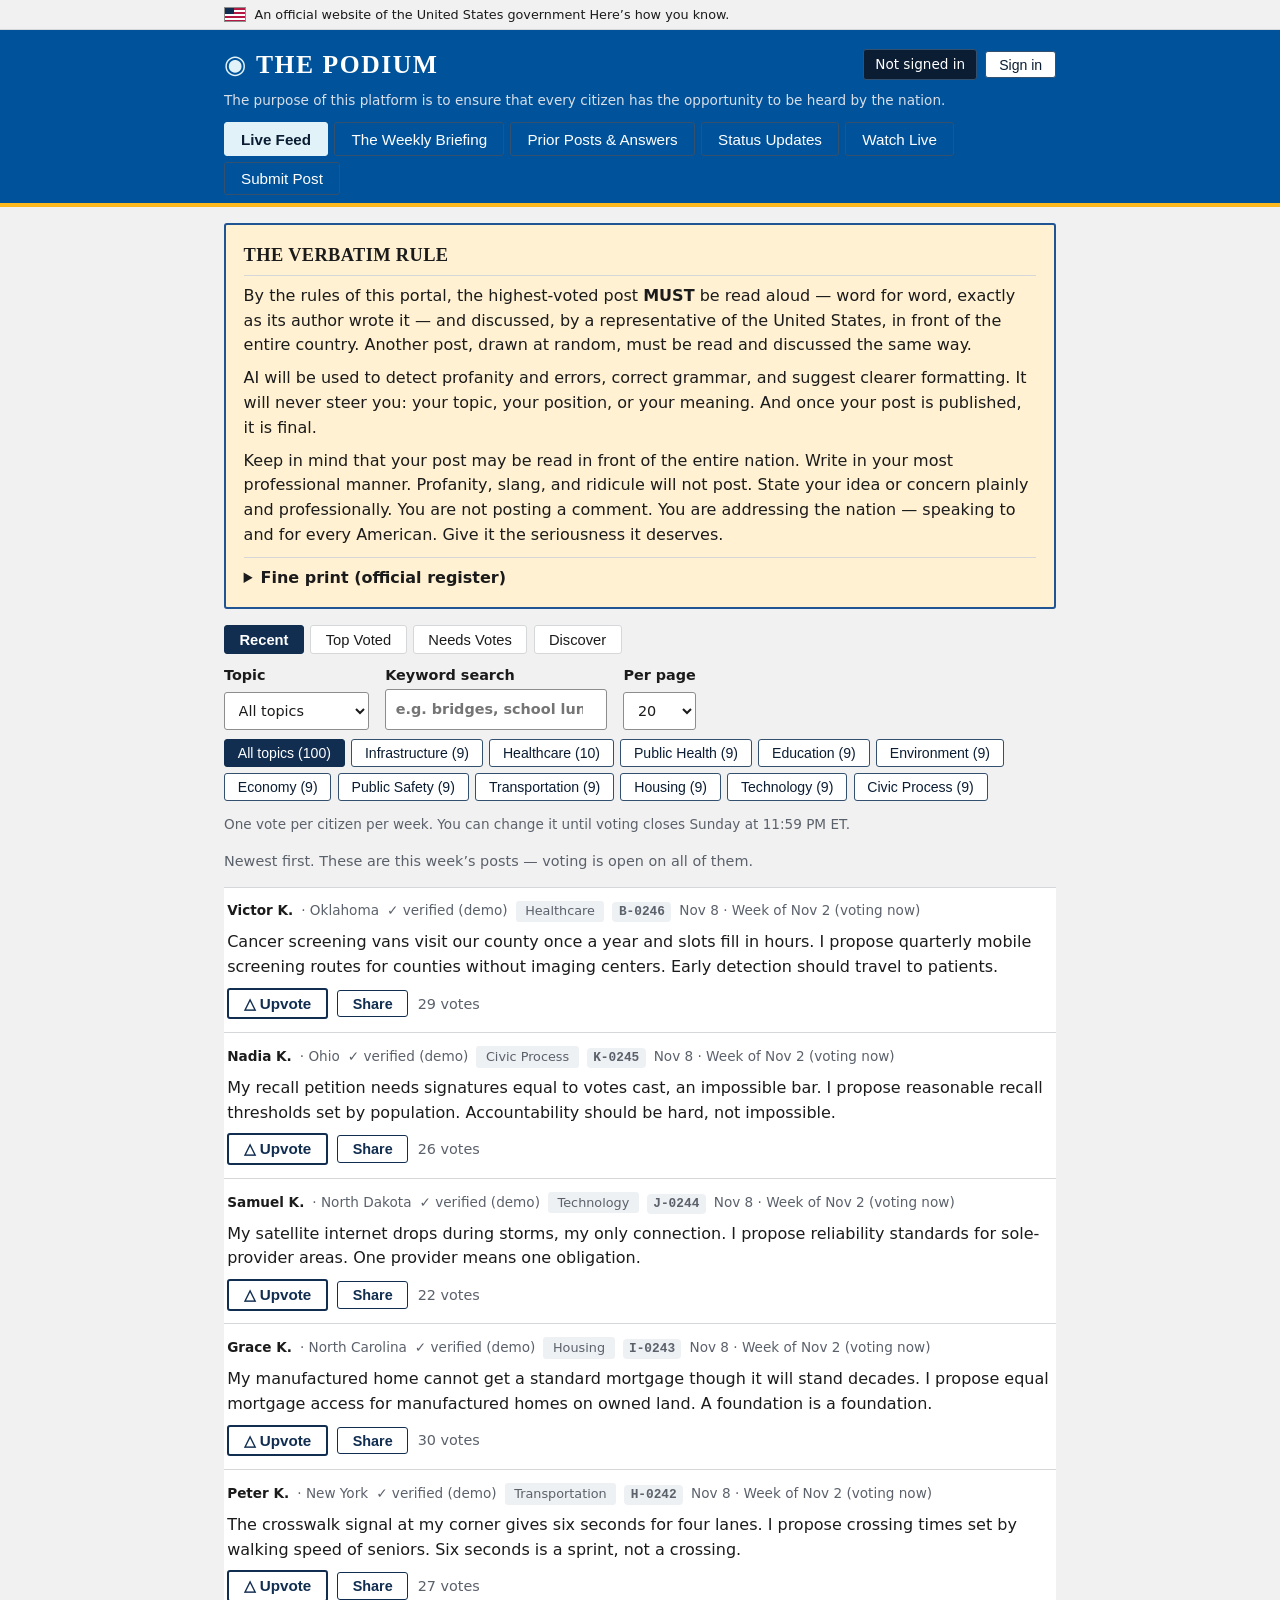
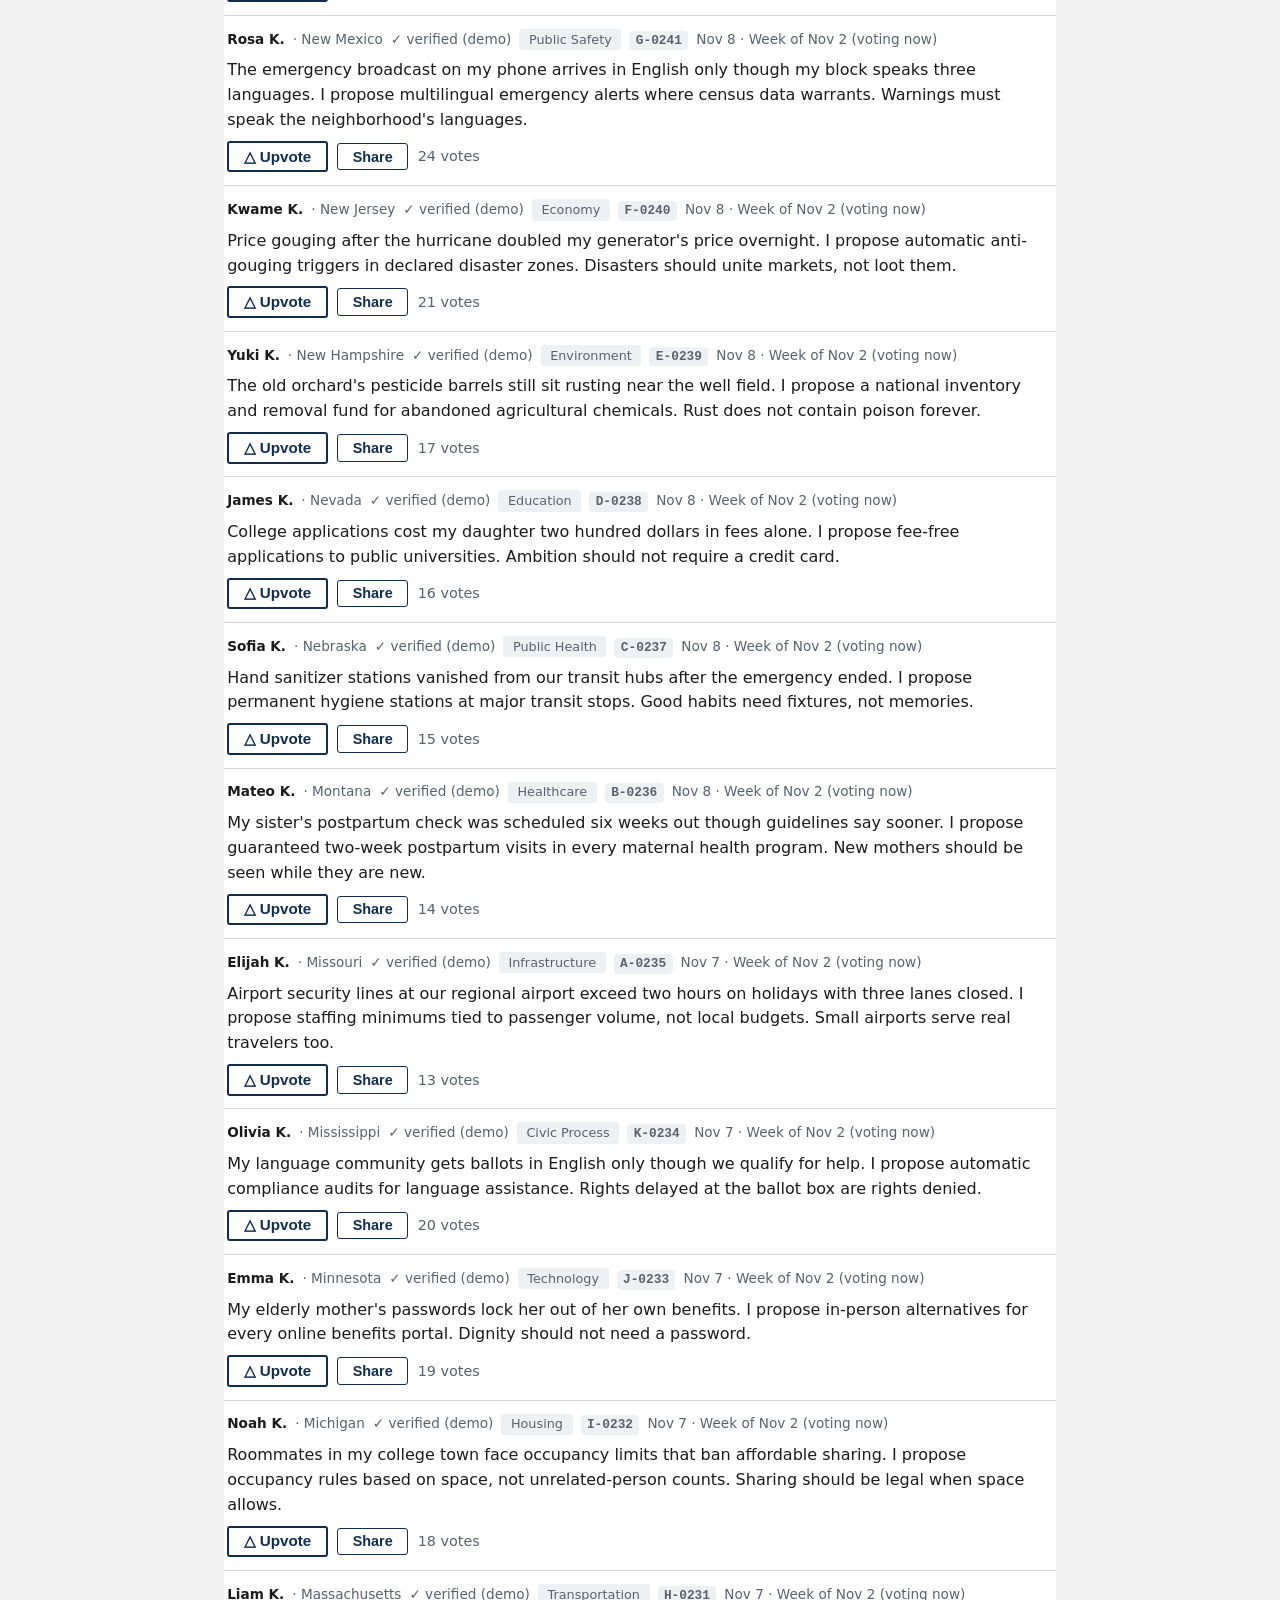
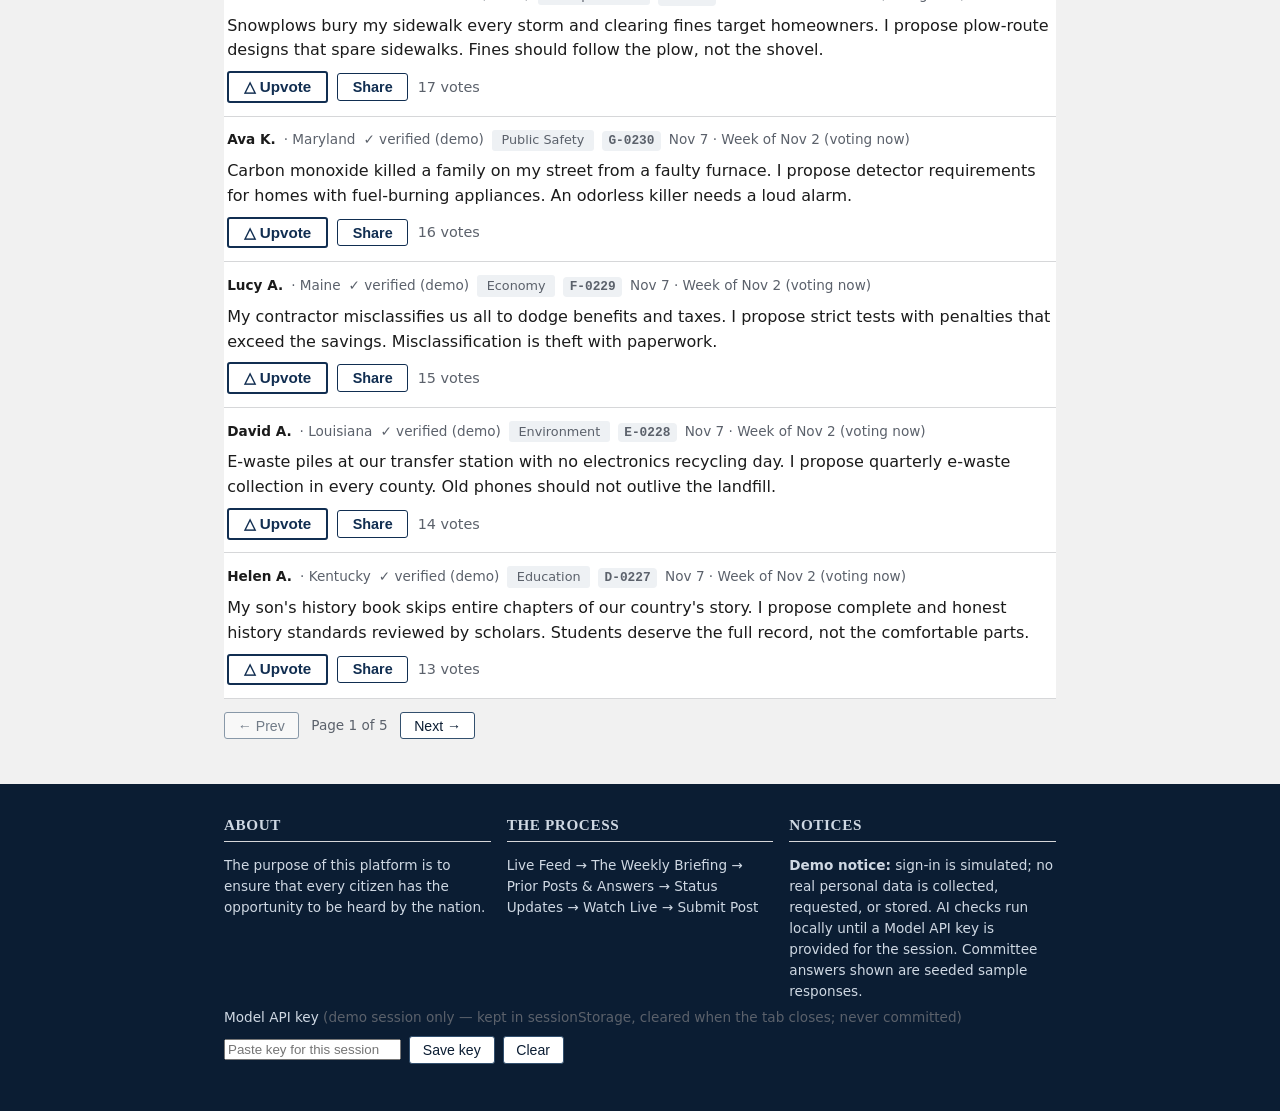
==== index.html @ 4c799af4 "The Podium - single-user prototype" ====
<!DOCTYPE html>
<html lang="en">
<head>
<meta charset="utf-8">
<meta name="viewport" content="width=device-width, initial-scale=1">
<title>The Podium — A Civic Portal</title>
<meta name="description" content="Verified citizens post ideas and concerns. The community votes. Each week the top-voted post plus one randomly drawn post are read aloud verbatim and addressed in a public briefing.">
<link rel="stylesheet" href="css/style.css">
</head>
<body>
<a class="skip-link" href="#main">Skip to main content</a>

<div class="gov-banner"><div class="wrap"><span class="flag-mark" aria-hidden="true"></span><span>An official website of the United States government <span class="how-you-know">Here&rsquo;s how you know.</span></span></div></div>

<header class="site-header">
  <div class="wrap header-row">
    <div class="brand">
      <span class="brand-mark" aria-hidden="true">&#9673;</span>
      <div>
        <h1 class="brand-title">THE PODIUM</h1>
      </div>
    </div>
    <div class="citizen-box">
      <span class="citizen-chip" id="citizenChip">Not signed in</span>
      <button type="button" class="btn btn-small" id="switchCitizenBtn">Sign in</button>
      <label id="citizenStateWrap" hidden>State (demo)
        <select id="citizenStateSel" aria-label="Your state (demo)" title="Demo only: your stated state, not a verified record"></select>
      </label>
    </div>
  </div>
  <p class="wrap brand-sub">The purpose of this platform is to ensure that every citizen has the opportunity to be heard by the nation.</p>
  <nav class="wrap main-nav" aria-label="Primary">
    <button type="button" class="tab is-active" data-view="feed" aria-current="page">Live Feed</button>
    <button type="button" class="tab" data-view="briefing">The Weekly Briefing</button>
    <button type="button" class="tab" data-view="prior">Prior Posts &amp; Answers</button>
    <button type="button" class="tab" data-view="status">Status Updates</button>
    <button type="button" class="tab" data-view="watch">Watch Live <span class="tab-live" id="watchTabLive" hidden>LIVE</span></button>
    <button type="button" class="tab" data-view="post">Submit Post</button>
  </nav>
</header>

<main id="main" class="wrap">

  <!-- THE VERBATIM RULE: shown at top of home page and above the composer -->
  <section class="rule-card" id="ruleCard" aria-labelledby="ruleHeading">
    <h2 id="ruleHeading">The Verbatim Rule</h2>
    <p>By the rules of this portal, the highest-voted post <strong>MUST</strong> be read aloud &mdash; word for word, exactly as its author wrote it &mdash; and discussed, by a representative of the United States, in front of the entire country. Another post, drawn at random, must be read and discussed the same way.</p>
    <p>AI will be used to detect profanity and errors, correct grammar, and suggest clearer formatting. It will never steer you: your topic, your position, or your meaning. And once your post is published, it is final.</p>
    <p>Keep in mind that your post may be read in front of the entire nation. Write in your most professional manner. Profanity, slang, and ridicule will not post. State your idea or concern plainly and professionally. You are not posting a comment. You are addressing the nation &mdash; speaking to and for every American. Give it the seriousness it deserves.</p>
    <details class="fine-print">
      <summary>Fine print (official register)</summary>
      <p class="fine-print-lede">All submissions are subject to automated pre-publication review. Submissions containing profanity, slurs, or personal attacks shall not be published. Submissions containing slang or errors materially affecting comprehensibility shall be held pending correction by the submitting party, with suggested revisions provided for consideration; no submission shall be altered by the System without the submitting party&rsquo;s express action. Weekly selections shall consist of (i) the submission receiving the highest number of votes during the applicable period and (ii) one (1) submission selected by random drawing from among all eligible published submissions. Selected submissions shall be read aloud in their entirety, verbatim, and discussed in the weekly briefing. A published submission is final and shall not be edited or redacted.</p>
      <h3 class="statements-heading">Statements of policy, principles, and fundamentals</h3>
      <p>The purpose of this platform is to ensure that every citizen has the opportunity to be heard by the nation. Citizens will address the nation and speak on its behalf.</p>
      <ul>
        <li>The highest-voted post and one randomly drawn post are read aloud word-for-word, in full, by a U.S. representative and discussed in the weekly briefing. No editor stands between author and nation. Nothing is edited after posting.</li>
        <li>AI detects problems and suggests wording before publication only. It never steers a post's topic, position, or meaning, and never changes, substitutes, or declines a post on its own.</li>
        <li>Profanity, slurs, and personal attacks are hard-blocked and never publish. Slang, misspellings, grammar, and unclear text are held with suggested rewording; the author accepts or retypes, and AI never silently changes text. Held drafts are not published, do not enter the draw, and do not use the citizen's one-post slot.</li>
        <li>Once published, a post is final. It cannot be deleted, withdrawn, archived, or hidden.</li>
        <li>Voting is upvote-only. One vote per citizen per weekly cycle, switchable until voting closes Sunday at 11:59 PM ET.</li>
        <li>One post per citizen per weekly cycle.</li>
        <li>Posts are capped at 630 words.</li>
        <li>The random draw is rig-proof: the eligible pool is frozen in a fixed published order at the cutoff, and the position is the NIST Randomness Beacon value mod pool size, plus one. The draw is internal only, with no button, replay, or re-roll.</li>
        <li>The committee prepares answers only. It never alters, substitutes, delays, or declines a selection. It reviews selections a week ahead and routes each answer to the correct branch and level.</li>
        <li>The committee does not fund. It asks for funds and allocates funds.</li>
        <li>Committee answers start as AI drafts, reviewed, edited, and approved by a real committee member who is the answerer of record. AI never delivers a final answer alone and never touches a citizen post. The public sees only approved answers.</li>
        <li>An exact-duplicate post in the same cycle does not create a new post; the citizen is offered an upvote on the existing post, with no post-anyway exit. The draw pool excludes the winner and any post exactly matching the winner. Similar-but-distinct posts are advisory only.</li>
        <li>The Live Feed shows the current cycle only. Past-cycle posts that were never selected are deleted; selected posts are kept as the briefing record.</li>
        <li>Posting and voting run Monday 12:00 AM to Sunday 11:59 PM ET. The pool freezes at the Sunday cutoff, the draw is Monday at 12:00 PM ET, the committee has the week plus a Monday-Tuesday buffer, and the briefing airs Wednesdays at 1:00 PM ET as the fixed opening segment.</li>
        <li>This Week shows only the most recently aired briefing. Next Week shows the next briefing's selections. A briefing's replay publishes when that briefing airs. Prior Posts &amp; Answers and Status Updates list aired selections only.</li>
        <li>Participation is for verified citizens. The demo uses simulated verification only and never collects or stores real identification.</li>
      </ul>
    </details>
  </section>

  <!-- ============ FEED ============ -->
  <section id="view-feed" class="view" aria-label="Feed of citizen posts">
    <h2 class="sr-only">Live Feed</h2>
    <div class="feed-controls">
      <div class="subtabs" role="tablist" aria-label="Feed order">
        <button type="button" class="subtab is-active" data-feed="recent" role="tab" aria-selected="true">Recent</button>
        <button type="button" class="subtab" data-feed="top" role="tab" aria-selected="false">Top Voted</button>
        <button type="button" class="subtab" data-feed="needs" role="tab" aria-selected="false">Needs Votes</button>
        <button type="button" class="subtab" data-feed="discover" role="tab" aria-selected="false">Discover</button>
      </div>
      <div class="feed-filters">
        <label class="filter-label" id="topicFilterWrap">Topic
          <select id="topicFilter"></select>
        </label>
        <label class="filter-label" id="searchWrap">Keyword search
          <input type="search" id="searchInput" placeholder="e.g. bridges, school lunches" autocomplete="off">
        </label>
        <label class="filter-label" id="pageSizeWrap">Per page
          <select id="pageSizeSel">
            <option value="10">10</option>
            <option value="20" selected>20</option>
            <option value="50">50</option>
          </select>
        </label>
      </div>
      <div class="topic-list" id="topicList" aria-label="Filter by topic"></div>
      <p class="hint" id="voteRule">One vote per citizen per week. You can change it until voting closes Sunday at 11:59 PM ET.</p>
    </div>
    <p class="feed-note" id="feedNote"></p>
    <ol class="post-list" id="postList"></ol>
    <div class="pager" id="feedPager" hidden>
      <button type="button" class="btn btn-small" id="prevPage">&#8592; Prev</button>
      <span class="hint" id="pageInfo" aria-live="polite">Page 1 of 1</span>
      <button type="button" class="btn btn-small" id="nextPage">Next &#8594;</button>
    </div>
  </section>

  <!-- ============ COMPOSER ============ -->
  <section id="view-post" class="view" hidden aria-label="Post composer">
    <h2 class="sr-only">Submit Post</h2>
    <div class="mini-rule" role="note" aria-label="Reminder of the rule">
      <strong>The Verbatim Rule applies.</strong> Your post may be read aloud, word for word, in front of the entire nation. Profanity, slang, and ridicule will not post. Once published, it is final.
      <a href="#ruleCard" id="readFullRule">Read the full rule</a>
    </div>
    <div id="onePostNotice" class="notice" hidden></div>
    <form id="composerForm" novalidate>
      <div class="composer-row">
        <div class="field">
          <label for="composerTopic">Topic <span class="hint">Pick a topic, or accept the single AI suggestion at review.</span></label>
          <select id="composerTopic"></select>
        </div>
        <div class="field timer-field">
          <span class="timer" id="readTimer">read-aloud time &#8776; 0:00 of 4:30</span>
          <span class="hint">read-aloud time &middot; max 630 words</span>
          <span class="ai-mode" id="aiMode">AI: local fallback</span>
        </div>
      </div>
      <div class="field">
        <label for="composerText">Your address to the nation</label>
        <textarea id="composerText" rows="8" maxlength="9000" placeholder="State your idea or concern plainly and professionally&hellip;" aria-describedby="gateMessages voicedPanel"></textarea>
      </div>
      <div id="gateMessages" aria-live="polite"></div>
      <div id="softFlags"></div>
      <div id="clarityPanel" hidden></div>
      <aside id="voicedPanel" class="voiced" hidden aria-live="polite"></aside>
      <div class="composer-actions">
        <button type="button" class="btn btn-secondary" id="previewBtn">Hear it as the nation will</button>
        <button type="button" class="btn btn-secondary" id="hearDraftBtn">Hear this draft</button>
        <button type="submit" class="btn btn-primary" id="publishBtn">Publish (final)</button>
      </div>
      <p class="hint">Publishing is final: posts cannot be edited or redacted. The AI checks wording only &mdash; never your topic, position, or meaning.</p>
    </form>
  </section>

  <!-- ============ BRIEFING ============ -->
  <section id="view-briefing" class="view" hidden aria-label="Weekly briefing">
    <h2 id="briefingTitle">This week&rsquo;s briefing</h2>
    <p class="lede">Two posts take the majority of the segment: the highest-voted post and one post drawn at random. Both are read aloud verbatim and answered. Follow-ups on earlier posts get only a brief live mention; the full record lives under Prior Posts &amp; Answers and Status Updates.</p>
    <p class="lede">The locked weekly schedule (all times ET): posting and voting week Monday 00:00 &#8594; Sunday 23:59; cutoff Sunday 23:59, when the eligible pool is frozen and published; draw Monday 12:00, pre-announced; committee week Monday &#8594; Sunday to evaluate both selected posts and formulate both answers — answers ONLY, it can never alter, substitute, delay, or decline a selection; briefing Wednesday 1:00 PM. The Podium segment is the fixed opening segment of the Wednesday briefing: if no regular briefing is scheduled that Wednesday, the segment still runs standalone at the same time, same room, same cameras.</p>
    <p><button type="button" class="btn btn-small" id="gotoWatchBtn">Watch Live &#8594;</button> <span class="hint">Attend the airing of this briefing.</span></p>

    <ol class="pipeline" id="pipelineList"></ol>

    <section id="nextSection" aria-labelledby="nextHeading">
      <h3 id="nextHeading">Next Week</h3>
      <p class="hint">Selected posts in committee review. Answers are still being formulated — never presented as final. These selections are published after the Monday draw, once the draw has selected the posts: the full posts for the next briefing appear here from the draw onward, in full, with answers coming on the briefing date.</p>
      <ul id="nextList" class="next-list"></ul>
    </section>


    <section class="card" aria-labelledby="drawHeading">
      <h3 id="drawHeading">The random draw &mdash; verifiably fair</h3>
      <p>The eligible pool is frozen and published <em>first</em> (all gate-passed posts since the last draw, minus the top-voted winner). The system runs the draw at the pre-announced time: <code>position = beacon value mod pool size + 1</code>. Random selection conducted using the NIST Randomness Beacon.</p>
      <dl class="draw-facts" id="drawFacts"></dl>
      <h4>Excluded from the pool</h4>
      <ul id="excludedList" class="excluded-list"></ul>
      <p class="hint">Read-only record: pool size, beacon timestamp and value, computed position, and the drawn post. The draw is an internal system function — nothing here re-runs it.</p>
      <h4>Worked example</h4>
      <p class="worked">Pool of 12, beacon value ending &hellip;4839 &rarr; 4839 mod 12 = 3 &rarr; +1 = <strong>post #4</strong>.</p>
      <p class="hint">Committee rule: the committee prepares answers ONLY. It can never alter, substitute, delay, or decline a selected post. It has one week to formulate an answer and route the topic to the right branch or level of government.</p>
    </section>

  </section>

  <!-- ============ WATCH LIVE ============ -->
  <section id="view-watch" class="view" hidden aria-label="Watch live broadcast">
    <h2>Watch Live</h2>
    <p class="lede">Attend the weekly briefing broadcast. The Weekly Briefing tab holds the record of what was and will be discussed; this tab is the airing itself.</p>
    <div class="demo-bar" id="watchDemoBar">
      <span class="hint"><strong>Demo only:</strong> preview states on demand. The real product follows the clock.</span>
      <div class="btn-row" role="group" aria-label="Preview broadcast state">
        <button type="button" class="btn btn-small" data-watch-state="auto" aria-pressed="true">Auto (clock)</button>
        <button type="button" class="btn btn-small" data-watch-state="upcoming" aria-pressed="false">Upcoming</button>
        <button type="button" class="btn btn-small" data-watch-state="live" aria-pressed="false">Live</button>
        <button type="button" class="btn btn-small" data-watch-state="replay" aria-pressed="false">Replay</button>
      </div>
    </div>
    <div id="watchMain"></div>
    <section aria-labelledby="watchLibraryHeading">
      <h3 id="watchLibraryHeading">Pre-recorded screenings</h3>
      <ul id="watchLibrary" class="watch-library"></ul>
    </section>
    <p><button type="button" class="btn btn-small" id="backToBriefingBtn">&#8592; Briefing record</button></p>
    <p class="hint">Demo simulation: the player stands in for the real briefing stream. Broadcast logic (schedule, autoplay, sound) is real.</p>
  </section>

  <!-- ============ PRIOR POSTS & ANSWERS ============ -->
  <section id="view-prior" class="view" hidden aria-label="Prior posts and answers archive">
    <h2>Prior Posts &amp; Answers</h2>
    <p class="lede">The archive of past briefing selections: each item shows the original post, verbatim, plus the committee&rsquo;s answer. Check anytime &mdash; this is not part of the live show.</p>
    <label class="filter-label">Selected post
      <select id="priorSelect"></select>
    </label>
    <article class="card" id="priorCard"></article>
  </section>

  <!-- ============ STATUS UPDATES ============ -->
  <section id="view-status" class="view" hidden aria-label="Status updates follow-through record">
    <h2>Status Updates</h2>
    <p class="lede">The follow-through record: each item shows the dated progress updates plus the current status. Check anytime &mdash; this is not part of the live show.</p>
    <label class="filter-label">Selected post
      <select id="statusSelect"></select>
    </label>
    <article class="card" id="statusCard"></article>
  </section>

</main>

<footer class="site-footer">
  <div class="wrap footer-cols">
    <div class="footer-col">
      <h2>About</h2>
      <p>The purpose of this platform is to ensure that every citizen has the opportunity to be heard by the nation.</p>
    </div>
    <div class="footer-col">
      <h2>The Process</h2>
      <p>Live Feed &#8594; The Weekly Briefing &#8594; Prior Posts &amp; Answers &#8594; Status Updates &#8594; Watch Live &#8594; Submit Post</p>
    </div>
    <div class="footer-col">
      <h2>Notices</h2>
      <p><strong>Demo notice:</strong> sign-in is simulated; no real personal data is collected, requested, or stored. AI checks run locally until a Model API key is provided for the session. Committee answers shown are seeded sample responses.</p>
    </div>
  </div>
  <div class="wrap key-row">
    <label for="apiKeyInput">Model API key <span class="hint">(demo session only — kept in sessionStorage, cleared when the tab closes; never committed)</span></label>
    <input type="password" id="apiKeyInput" autocomplete="off" placeholder="Paste key for this session">
    <button type="button" class="btn btn-small" id="apiKeySave">Save key</button>
    <button type="button" class="btn btn-small" id="apiKeyClear">Clear</button>
  </div>
</footer>

<!-- Preview modal -->
<div class="modal-backdrop" id="previewModal" hidden>
  <div class="modal" role="dialog" aria-modal="true" aria-labelledby="previewTitle">
    <h3 id="previewTitle">Weekly briefing &mdash; verbatim reading</h3>
    <p class="hint" id="previewMeta"></p>
    <p class="hint" id="previewTopic" hidden></p>
    <blockquote class="verbatim" id="previewBody"></blockquote>
    <div class="modal-actions">
      <button type="button" class="btn btn-secondary" id="previewClose">Back to editing</button>
      <button type="button" class="btn btn-primary" id="previewPublish">Publish (final)</button>
    </div>
  </div>
</div>

<!-- Citizen switcher modal -->
<div class="modal-backdrop" id="citizenModal" hidden>
  <div class="modal" role="dialog" aria-modal="true" aria-labelledby="citizenModalTitle">
    <h3 id="citizenModalTitle">Switch demo citizen</h3>
    <p class="hint">Simulated sign-in. No real identity is used. Pick any demo citizen to post and vote as them.</p>
    <p class="notice" id="citizenPrompt" hidden></p>
    <ul class="citizen-list" id="citizenList"></ul>
    <div class="modal-actions">
      <button type="button" class="btn btn-secondary" id="citizenClose">Cancel</button>
    </div>
  </div>
</div>

<script src="js/seed.js"></script>
<script src="js/ai-adapter.js"></script>
<script src="js/store.js"></script>
<script src="js/app.js"></script>
</body>
</html>
---- css/style.css ----
/* The Podium — mobile-first, dependency-free styles */
:root {
  --navy: #112e51;
  --navy-deep: #0b1d33;
  --header: #00539b;
  --rule-bg: #fff1d2;
  --accent: #205493;
  --accent-soft: #e1f3f8;
  --paper: #f1f1f1;
  --card: #ffffff;
  --ink: #1b1b1b;
  --muted: #5b616b;
  --line: #d6d7d9;
  --ok: #2e8540;
  --bad: #981b1e;
  --hold: #8a5a00;
  --focus: #3e94cf;
  --radius: 3px;
}
* { box-sizing: border-box; }
html { -webkit-text-size-adjust: 100%; }
body {
  margin: 0;
  font-family: system-ui, -apple-system, "Segoe UI", Roboto, Helvetica, Arial, sans-serif;
  background: var(--paper);
  color: var(--ink);
  line-height: 1.55;
}
.wrap { max-width: 54rem; margin: 0 auto; padding: 0 1rem; }
.sr-only { position: absolute; width: 1px; height: 1px; margin: -1px; padding: 0; overflow: hidden; clip: rect(0 0 0 0); white-space: nowrap; border: 0; }
.skip-link {
  position: absolute; left: -999px; top: 0; background: #fff; padding: .5rem 1rem; z-index: 99;
}
.skip-link:focus { left: 0; outline: 3px solid var(--focus); }

/* Header */
.site-header { background: var(--header); color: #fff; padding-bottom: .5rem; border-bottom: 4px solid #fdb81e; }
.header-row { display: flex; flex-wrap: wrap; gap: .75rem; align-items: center; justify-content: space-between; padding-top: .9rem; }
.brand { display: flex; gap: .6rem; align-items: center; }
.brand-mark { font-size: 1.6rem; color: var(--accent-soft); }
.brand-title { margin: 0; font-size: 1.35rem; letter-spacing: .06em; }
.brand-sub { margin: .35rem auto 0; font-size: .85rem; color: #d7dee8; }
.citizen-box { display: flex; gap: .5rem; align-items: center; flex-wrap: wrap; }
.citizen-chip { font-size: .85rem; background: var(--navy-deep); border: 1px solid #33506e; border-radius: 3px; padding: .25rem .7rem; }
.verified { color: #9fe6a0; font-weight: 600; white-space: nowrap; }
.main-nav { display: flex; gap: .4rem; margin-top: .7rem; flex-wrap: wrap; }
.tab {
  appearance: none; border: 1px solid #33506e; background: transparent; color: #fff;
  border-radius: 3px; padding: .45rem 1rem; font-size: .95rem; cursor: pointer;
}
.tab.is-active { background: var(--accent-soft); color: var(--navy-deep); border-color: var(--accent-soft); font-weight: 700; }
a:focus-visible,
button:focus-visible, input:focus-visible, select:focus-visible, textarea:focus-visible, summary:focus-visible {
  outline: 3px solid var(--focus); outline-offset: 2px;
}

/* Rule */
.rule-card {
  background: var(--rule-bg); border: 2px solid var(--accent); border-radius: var(--radius);
  padding: 1rem 1.1rem; margin: 1rem 0;
}
.rule-card h2 { margin: 0 0 .4rem; font-size: 1.15rem; letter-spacing: .02em; }
.rule-card p { margin: .5rem 0; }
.fine-print { margin-top: .6rem; border-top: 1px solid var(--line); padding-top: .5rem; }
.fine-print summary { cursor: pointer; font-weight: 600; }
.fine-print p.fine-print-lede { font-size: .85rem; color: var(--muted); }
.fine-print h3.statements-heading { font-size: .85rem; color: var(--muted); margin: .5rem 0; }
.mini-rule {
  background: var(--accent-soft); border: 1px solid var(--accent); border-radius: var(--radius);
  padding: .6rem .8rem; margin: 1rem 0; font-size: .92rem;
}
.mini-rule a { font-weight: 600; }

/* Views & cards */
.view { padding-bottom: 2rem; }
.card { background: var(--card); border: 1px solid var(--line); border-radius: var(--radius); padding: 1rem; margin: 1rem 0; }
.lede { color: #333; }
.hint { color: var(--muted); font-size: .85rem; }
.notice { background: #e8f1ff; border: 1px solid #9db9e8; border-radius: var(--radius); padding: .6rem .8rem; margin: 1rem 0; }

/* Feed */
.feed-controls { margin-top: 1rem; }
.subtabs { display: flex; gap: .4rem; flex-wrap: wrap; }
.subtab {
  appearance: none; border: 1px solid var(--line); background: var(--card); color: var(--ink);
  border-radius: 3px; padding: .35rem .9rem; cursor: pointer; font-size: .92rem;
}
.subtab.is-active { background: var(--navy); color: #fff; border-color: var(--navy); font-weight: 700; }
.feed-filters { display: flex; gap: 1rem; flex-wrap: wrap; margin-top: .6rem; }
.filter-label { display: grid; gap: .2rem; font-weight: 600; font-size: .9rem; }
.filter-label[hidden] { display: none; }
.filter-label select, .filter-label input { font-weight: 400; }
select, input[type="search"], input[type="text"], textarea {
  font: inherit; padding: .5rem .6rem; border: 1px solid #8d8d8d; border-radius: 3px; background: #fff; color: var(--ink); max-width: 100%;
}
.feed-note { color: var(--muted); font-size: .9rem; }
.post-list { list-style: none; margin: 0; padding: 0; display: grid; }
.post { background: var(--card); }
.post-meta { display: flex; gap: .5rem; flex-wrap: wrap; align-items: baseline; font-size: .85rem; color: var(--muted); }
.post-author { font-weight: 700; color: var(--ink); }
.post-topic { background: #eef1f4; border-radius: 3px; padding: .05rem .6rem; font-size: .8rem; }
.post-status { border-radius: 3px; padding: .05rem .6rem; font-size: .8rem; font-weight: 700; }
.post-status.top { background: var(--navy); color: #fff; }
.post-status.random { background: var(--accent-soft); color: #112e51; border: 1px solid var(--accent); }
.post-body { margin: .5rem 0; white-space: pre-wrap; overflow-wrap: break-word; }
.post-actions { display: flex; gap: .6rem; align-items: center; margin-top: .4rem; flex-wrap: wrap; }
.topic-list { display: flex; gap: .4rem; flex-wrap: wrap; margin-top: .6rem; }
.topic-btn[aria-pressed="true"] { background: var(--navy); color: #fff; border-color: var(--navy); }
.pager { display: flex; gap: .8rem; align-items: center; margin: .8rem 0; }
.pager[hidden] { display: none; }
.vote-btn {
  appearance: none; border: 2px solid var(--navy); background: #fff; color: var(--navy);
  border-radius: 3px; padding: .3rem .9rem; font-weight: 700; cursor: pointer; font-size: .95rem;
}
.vote-btn[aria-pressed="true"] { background: var(--navy); color: #fff; }
.vote-count { font-size: .9rem; color: var(--muted); }

/* Composer */
.composer-row { display: flex; gap: 1rem; flex-wrap: wrap; align-items: end; justify-content: space-between; }
.field { display: grid; gap: .25rem; margin: .6rem 0; }
.field label { font-weight: 700; }
.timer-field { text-align: right; }
.timer { font-size: 1.2rem; font-weight: 800; font-variant-numeric: tabular-nums; }
.timer.over { color: var(--bad); }
#composerText { width: 100%; min-height: 10rem; }
.gate-error { background: #fdecec; border: 1px solid var(--bad); color: #7a1013; border-radius: 3px; padding: .6rem .8rem; margin: .5rem 0; }
.gate-hold { background: #fff6e3; border: 1px solid var(--hold); color: #5c3d00; border-radius: 3px; padding: .6rem .8rem; margin: .5rem 0; }
.gate-ok { background: #e9f7ee; border: 1px solid var(--ok); color: #14532d; border-radius: 3px; padding: .6rem .8rem; margin: .5rem 0; }
.flag-chip {
  display: inline-block; border: 1px solid var(--hold); background: #fff; border-radius: 3px;
  padding: .15rem .5rem; margin: .15rem; font-size: .88rem;
}
.flag-chip button { margin-left: .4rem; cursor: pointer; }
.composer-actions { display: flex; gap: .6rem; flex-wrap: wrap; margin-top: .7rem; }
.btn {
  appearance: none; border-radius: 3px; padding: .55rem 1.2rem; font-size: 1rem; cursor: pointer; border: 2px solid transparent;
}
.btn-primary { background: var(--navy); color: #fff; border-color: var(--navy); font-weight: 700; }
.btn-secondary { background: #fff; color: var(--navy); border-color: var(--navy); font-weight: 600; }
.btn-small { padding: .3rem .8rem; font-size: .88rem; background: #fff; color: var(--navy-deep); border: 1px solid #33506e; }
.btn[disabled] { opacity: .55; cursor: not-allowed; }
.voiced { background: #f1f1f1; border: 1px solid #d6d7d9; border-left: 5px solid #aeb0b5; border-radius: 0 var(--radius) var(--radius) 0; padding: .8rem 1rem; margin: .7rem 0; }
.voiced h3 { margin: 0; font-size: 1rem; font-weight: 600; }
.voiced-head { display: flex; justify-content: space-between; align-items: center; gap: .5rem; }
.voiced-close { appearance: none; background: transparent; border: 1px solid #aeb0b5; border-radius: 3px; color: var(--muted); cursor: pointer; padding: .1rem .5rem; font-size: .88rem; }
.voiced .reminder { font-style: italic; color: var(--muted); }
.voiced .exits { display: flex; gap: .5rem; flex-wrap: wrap; margin-top: .5rem; }

/* Briefing */
.pipeline { list-style: none; margin: 0; padding: 0; display: grid; gap: 1rem; }
.stage { display: flex; gap: .5rem; align-items: center; margin: .6rem 0; flex-wrap: wrap; }
.stage-step { border: 1px solid var(--line); background: #f1f1f1; border-radius: 3px; padding: .2rem .7rem; font-size: .82rem; }
.stage-step.done { background: var(--navy); color: #fff; border-color: var(--navy); font-weight: 700; }
.stage-arrow { color: var(--muted); }
.badge-top { background: var(--navy); color: #fff; border-radius: 3px; padding: .1rem .5rem; font-size: .8rem; font-weight: 800; letter-spacing: .04em; }
.badge-random { background: var(--accent); color: #fff; border-radius: 3px; padding: .1rem .5rem; font-size: .8rem; font-weight: 800; letter-spacing: .04em; }
.draw-facts { display: grid; grid-template-columns: auto 1fr; gap: .25rem .8rem; }
.draw-facts dt { font-weight: 700; }
.draw-facts dd { margin: 0; word-break: break-all; }
.worked { background: #eef1f4; border-radius: 3px; padding: .5rem .7rem; }

/* Tracker */
.verbatim {
  border-left: 4px solid var(--navy); margin: .7rem 0; padding: .6rem .9rem; background: #f4f6f8; white-space: pre-wrap; overflow-wrap: break-word;
}
.updates { margin: .3rem 0; padding-left: 1.2rem; }
.status-pill { display: inline-block; background: var(--navy); color: #fff; border-radius: 3px; padding: .1rem .7rem; font-size: .85rem; font-weight: 700; }

/* Modals */
.modal-backdrop { position: fixed; inset: 0; background: rgba(8, 28, 49, .6); display: grid; place-items: center; padding: 1rem; z-index: 50; }
.modal-backdrop[hidden] { display: none; }
.modal { background: #fff; border-radius: 3px; max-width: 34rem; width: 100%; padding: 1.2rem; max-height: 90vh; overflow: auto; }
.modal-actions { display: flex; gap: .6rem; flex-wrap: wrap; margin-top: .8rem; }
.citizen-list { list-style: none; margin: .5rem 0; padding: 0; display: grid; gap: .4rem; }
.citizen-list button {
  width: 100%; text-align: left; background: var(--paper); border: 1px solid var(--line);
  border-radius: 3px; padding: .5rem .7rem; cursor: pointer; font-size: .95rem;
}

.share-btn {
  appearance: none; border: 1px solid var(--navy); background: #fff; color: var(--navy);
  border-radius: 3px; padding: .3rem .9rem; font-weight: 600; cursor: pointer; font-size: .9rem;
}
.ref-code { font-family: ui-monospace, "SF Mono", Menlo, Consolas, monospace; background: #eef1f4; border-radius: 4px; padding: 0 .4rem; font-size: .8rem; font-weight: 700; white-space: nowrap; }
.zone { border-radius: 3px; padding: .7rem .9rem; margin: .6rem 0; }
.zone-post { background: #f4f6f8; border: 1px solid var(--navy); border-left: 5px solid var(--navy); }
.zone-answer { background: #fff; border: 1px solid var(--accent); border-left: 5px solid var(--accent); }
.zone-label { display: block; font-size: .78rem; font-weight: 800; letter-spacing: .05em; text-transform: uppercase; margin-bottom: .3rem; }
.zone-post .zone-label { color: var(--navy); }
.zone-answer .zone-label { color: var(--accent); }
.zone-post blockquote, .zone-answer blockquote { margin: .2rem 0; padding: 0; border: 0; background: transparent; white-space: pre-wrap; overflow-wrap: break-word; }
.thread-hl { outline: 3px solid var(--accent); outline-offset: 2px; }
.next-list { list-style: none; margin: 0 0 1rem; padding: 0; display: grid; gap: .8rem; }
.next-item p { margin: .3rem 0; }
.btn-row { display: flex; gap: .5rem; flex-wrap: wrap; margin-top: .6rem; }

.gov-banner { background: #f1f1f1; color: #1b1b1b; font-size: .8rem; border-bottom: 1px solid #d6d7d9; }
.gov-banner .wrap { display: flex; align-items: center; gap: .5rem; padding-top: .3rem; padding-bottom: .3rem; }
.flag-mark { display: inline-block; width: 1.4rem; height: .95rem; flex: none; border: 1px solid #8d8d8d;
  background:
    linear-gradient(to bottom, #112e51 0 46%, transparent 46%) left top / 45% 100% no-repeat,
    repeating-linear-gradient(to bottom, #b31942 0 15%, #fff 15% 30%);
}
.brand-title, h1, h2, h3, h4 { font-family: Georgia, "Times New Roman", serif; }
h2 { text-transform: uppercase; letter-spacing: .04em; border-bottom: 1px solid var(--line); padding-bottom: .3rem; }
.post-list { gap: 0; }
.post-list .post { border: 0; border-bottom: 1px solid var(--line); border-radius: 0; padding: .8rem .2rem; }
.post-list .post:first-child { border-top: 1px solid var(--line); }
.post-list .post.is-linked { border: 2px solid var(--accent); background: #fffdf4; border-radius: 3px; }
.updates li { border-bottom: 1px solid var(--line); padding: .3rem 0; }
.footer-cols { display: grid; gap: 1rem; }
.footer-col h2 { font-size: .95rem; }
.footer-col p { margin: .3rem 0; }
.excluded-list { margin: .3rem 0; padding-left: 1.2rem; }
.excluded-list li { margin: .3rem 0; }
.tab-live { background: var(--bad); color: #fff; border-radius: 3px; padding: 0 .4rem; font-size: .75rem; font-weight: 800; margin-left: .3rem; }
.demo-bar { background: var(--card); border: 1px dashed #8d8d8d; border-radius: 3px; padding: .6rem .8rem; margin: 1rem 0; }
#watchDemoBar .is-active { background: var(--navy); color: #fff; }
.player { background: #0b1d33; color: #fff; border-radius: 3px; overflow: hidden; margin: 1rem 0; }
.player canvas { display: block; width: 100%; height: auto; }
.player video { display: block; width: 100%; height: auto; }
.player-bar { display: flex; gap: .6rem; align-items: center; padding: .6rem .8rem; flex-wrap: wrap; }
.live-badge { background: #e31c3d; color: #fff; font-weight: 800; border-radius: 3px; padding: .1rem .5rem; font-size: .85rem; letter-spacing: .05em; }
.unmute-btn { font-size: 1.05rem; font-weight: 700; }
.watch-library { list-style: none; margin: 0 0 1rem; padding: 0; display: grid; gap: .8rem; }
.now-reading { margin: .6rem 0; }

.site-footer { background: var(--navy-deep); color: #cfd8e3; font-size: .85rem; padding: 1rem 0 2rem; }
.ai-mode { font-size: .8rem; color: var(--muted); }
.ai-mode.is-live { color: var(--ok); font-weight: 700; }
.key-row { display: flex; gap: .5rem; align-items: center; flex-wrap: wrap; padding-bottom: 1.2rem; font-size: .85rem; }
.key-row input { max-width: 22rem; }

@media (min-width: 40rem) {
  .brand-title { font-size: 1.6rem; }
  .pipeline { grid-template-columns: 1fr 1fr; }
  .footer-cols { grid-template-columns: 1fr 1fr 1fr; }
}
@media (prefers-reduced-motion: reduce) {
  * { transition: none !important; animation: none !important; }
}
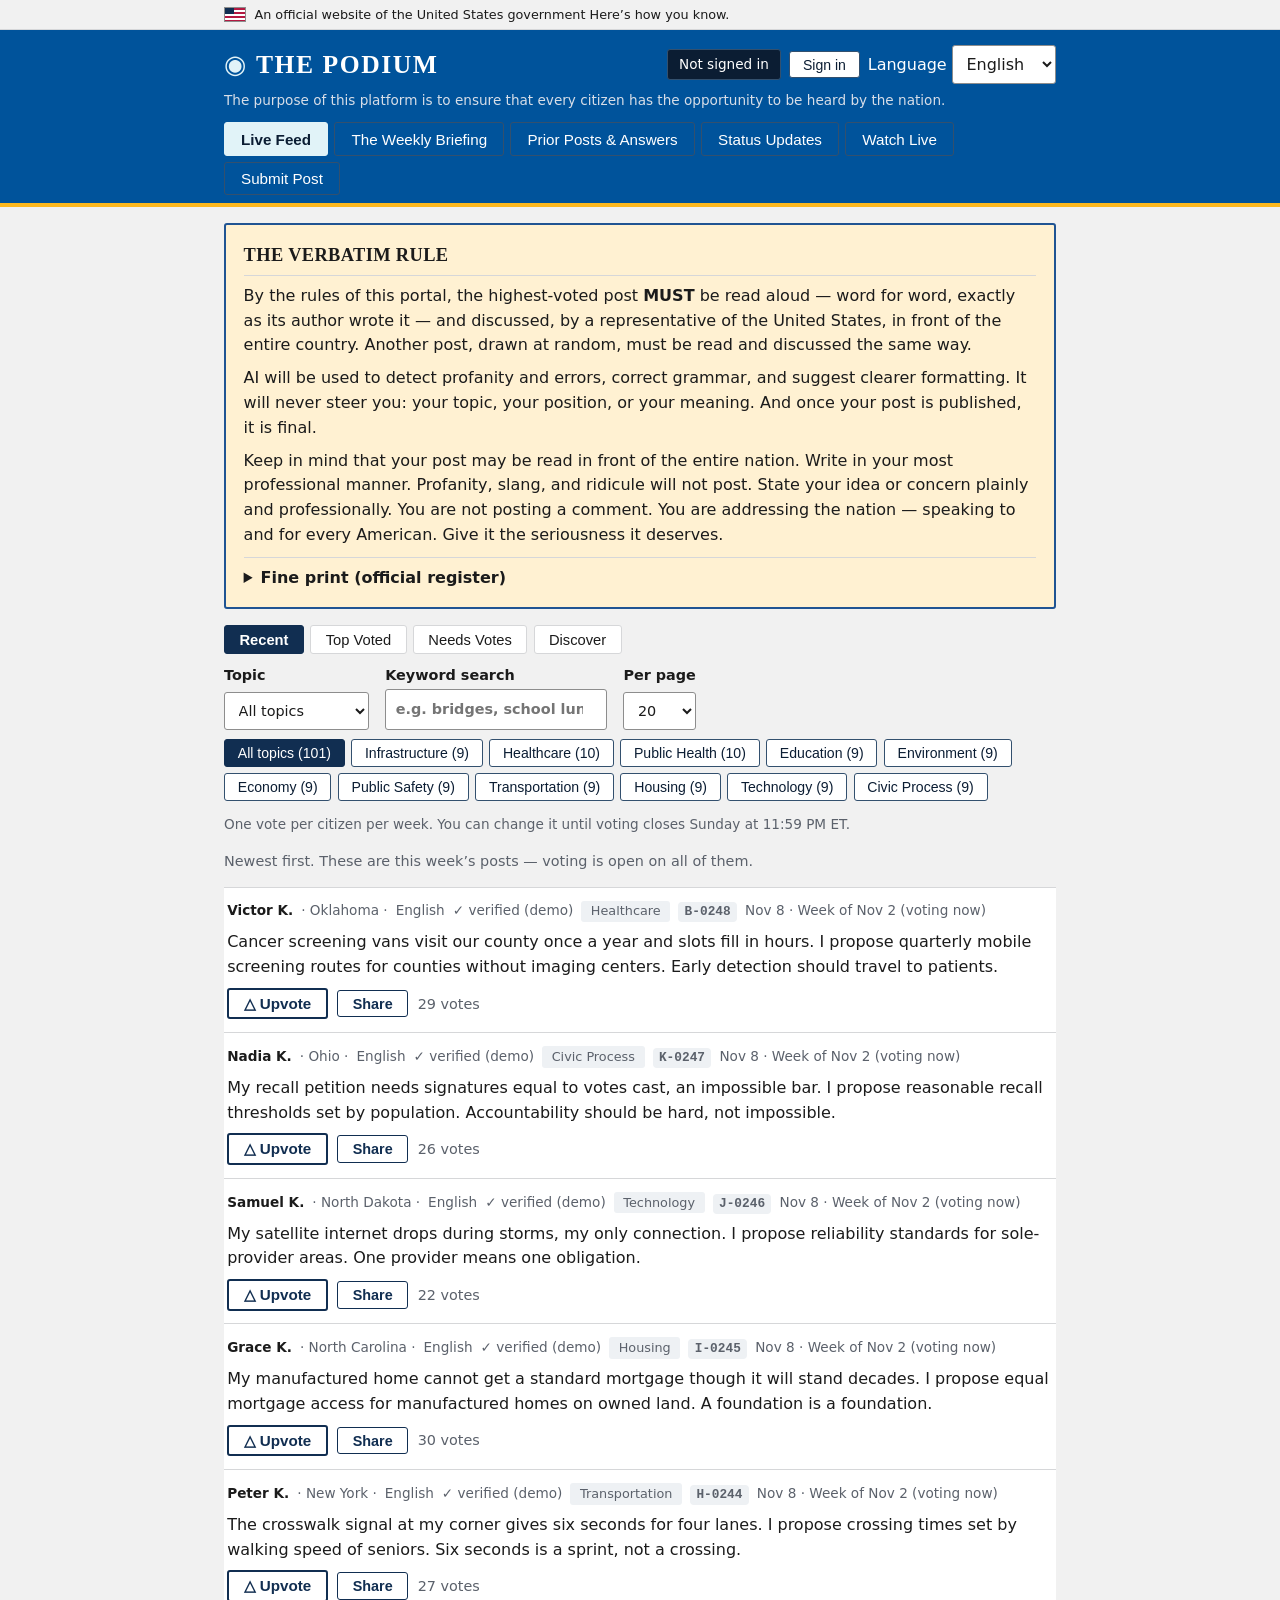
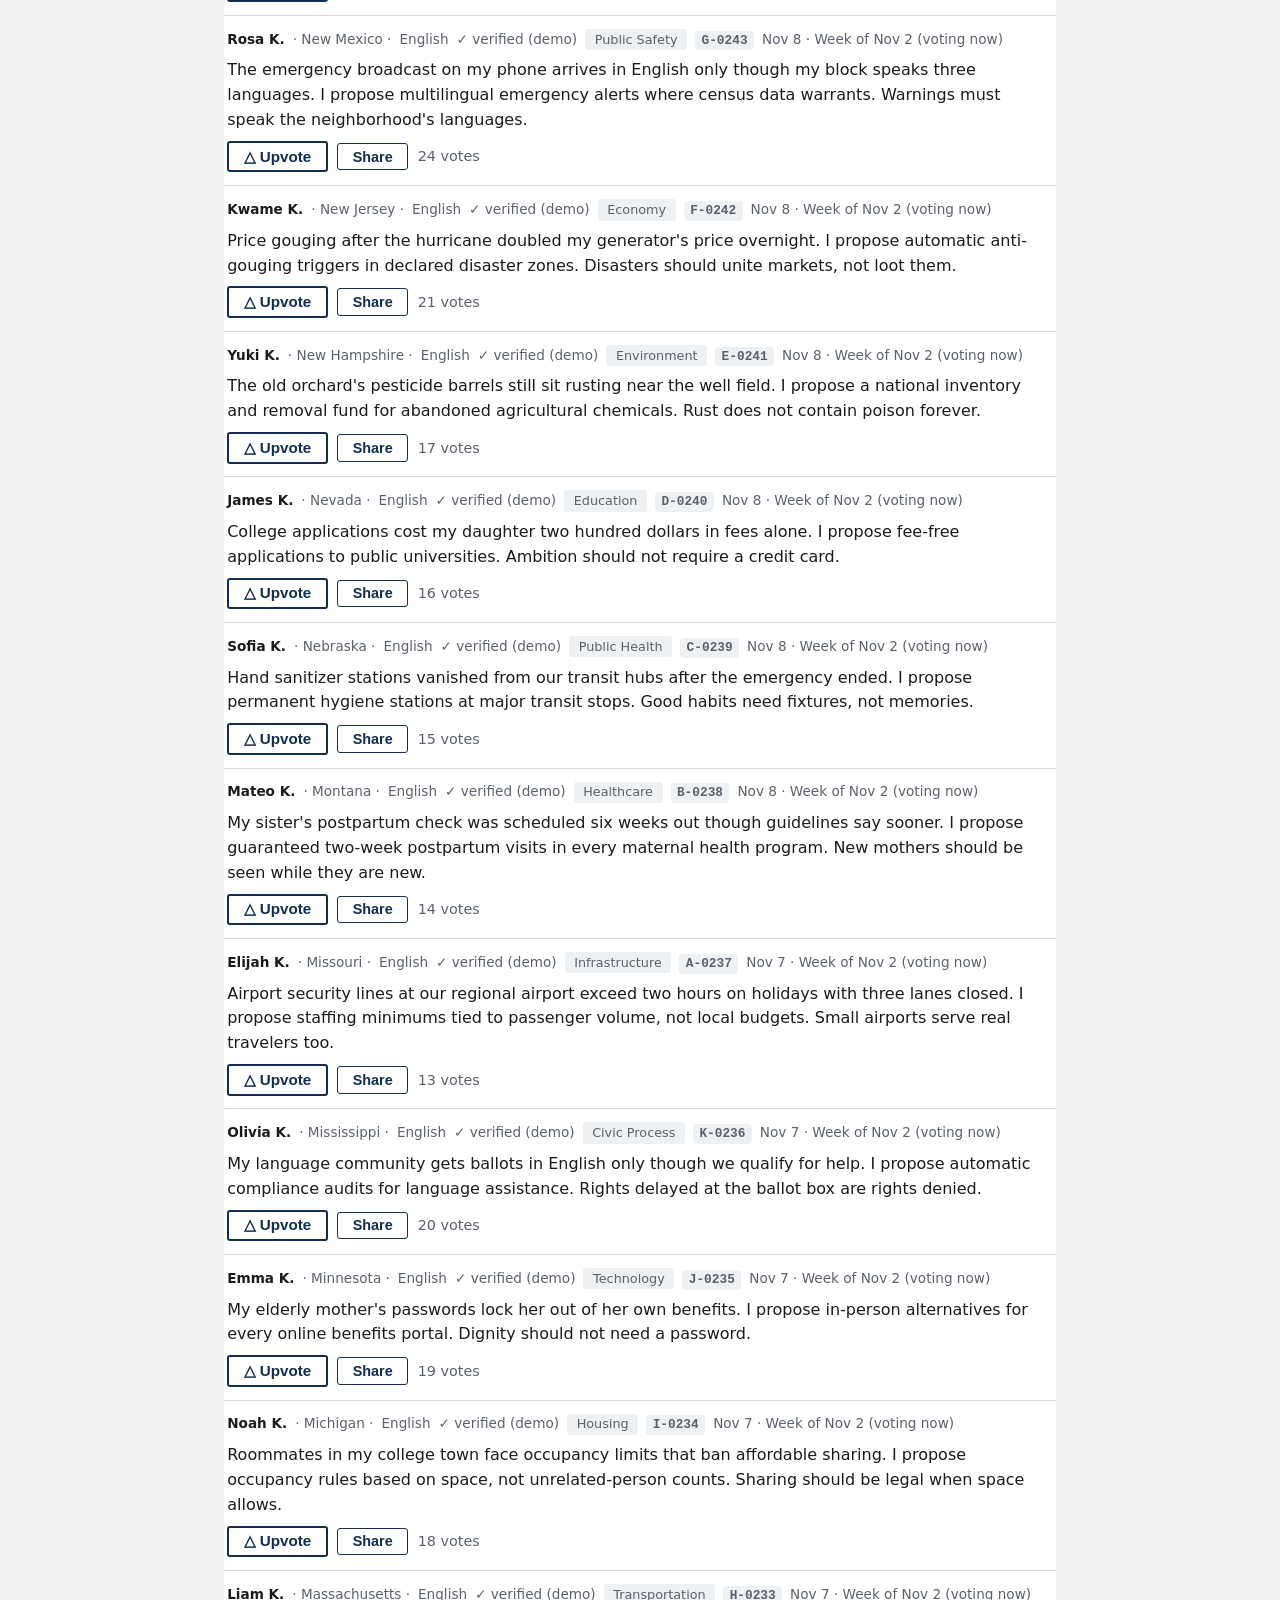
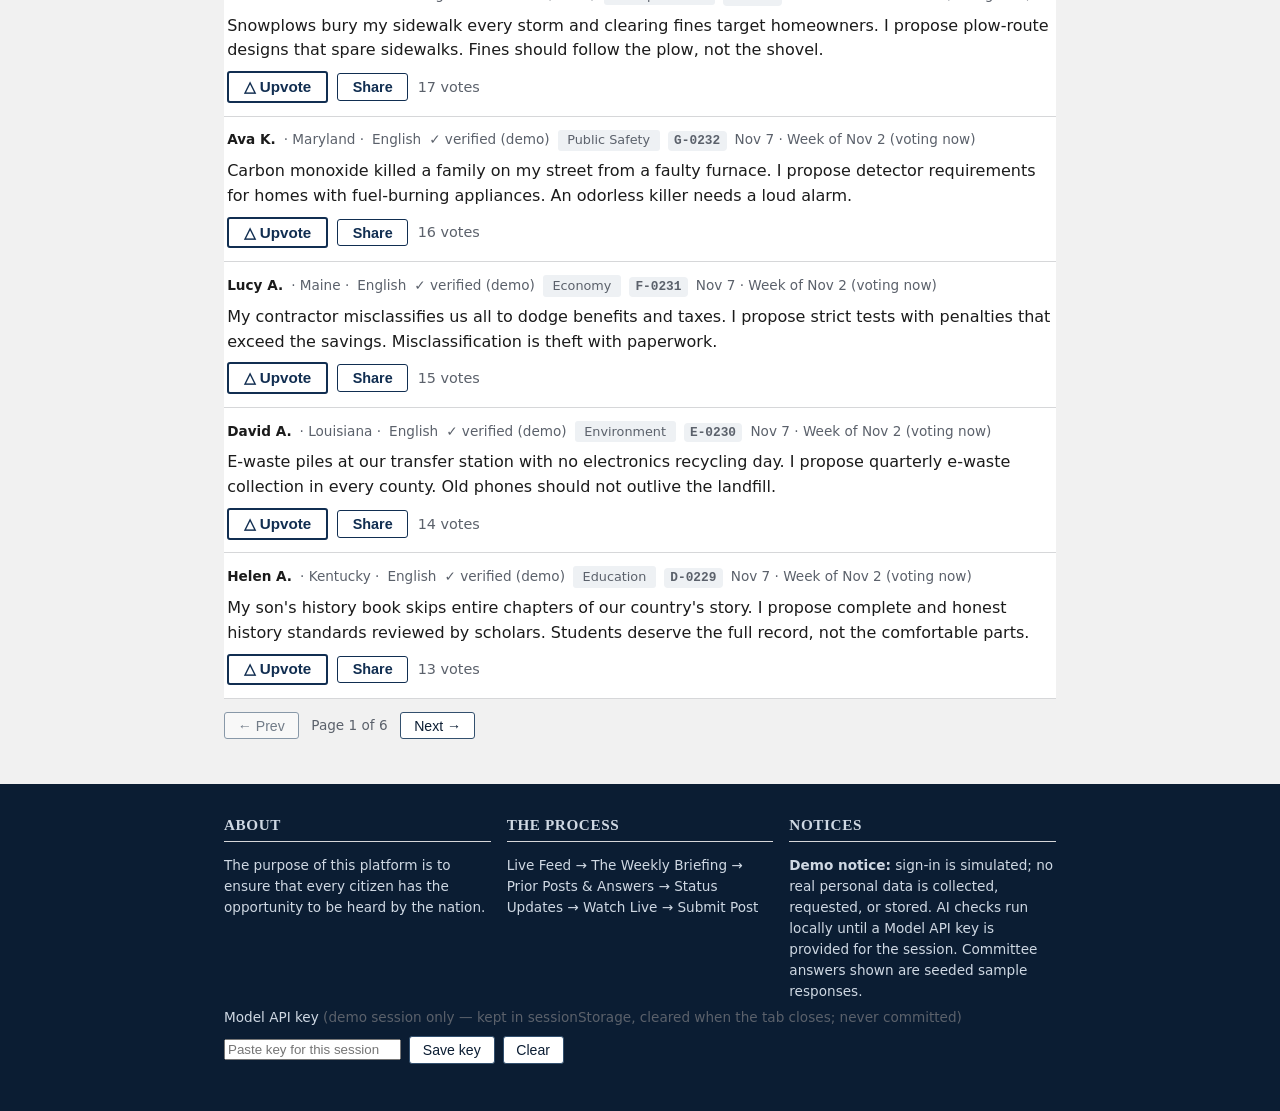
==== commit f077d106: "Multilingual demo slice (en/es) + ES-7 live-clear override" ====
--- a/index.html
+++ b/index.html
@@ -8,9 +8,9 @@
 <link rel="stylesheet" href="css/style.css">
 </head>
 <body>
-<a class="skip-link" href="#main">Skip to main content</a>
-
-<div class="gov-banner"><div class="wrap"><span class="flag-mark" aria-hidden="true"></span><span>An official website of the United States government <span class="how-you-know">Here&rsquo;s how you know.</span></span></div></div>
+<a class="skip-link" href="#main" id="skipLink">Skip to main content</a>
+
+<div class="gov-banner"><div class="wrap"><span class="flag-mark" aria-hidden="true"></span><span><span id="govText">An official website of the United States government</span> <span class="how-you-know" id="govHow">Here&rsquo;s how you know.</span></span></div></div>
 
 <header class="site-header">
   <div class="wrap header-row">
@@ -23,13 +23,16 @@
     <div class="citizen-box">
       <span class="citizen-chip" id="citizenChip">Not signed in</span>
       <button type="button" class="btn btn-small" id="switchCitizenBtn">Sign in</button>
-      <label id="citizenStateWrap" hidden>State (demo)
+      <label id="citizenStateWrap" hidden><span id="citizenStateLabel">State (demo)</span>
         <select id="citizenStateSel" aria-label="Your state (demo)" title="Demo only: your stated state, not a verified record"></select>
       </label>
-    </div>
-  </div>
-  <p class="wrap brand-sub">The purpose of this platform is to ensure that every citizen has the opportunity to be heard by the nation.</p>
-  <nav class="wrap main-nav" aria-label="Primary">
+      <label id="langWrap"><span id="langLabel">Language</span>
+        <select id="langSel" aria-label="Language"><option value="en">English</option><option value="es">Espa&ntilde;ol</option></select>
+      </label>
+    </div>
+  </div>
+  <p class="wrap brand-sub" id="brandSub">The purpose of this platform is to ensure that every citizen has the opportunity to be heard by the nation.</p>
+  <nav class="wrap main-nav" aria-label="Primary" id="mainNav">
     <button type="button" class="tab is-active" data-view="feed" aria-current="page">Live Feed</button>
     <button type="button" class="tab" data-view="briefing">The Weekly Briefing</button>
     <button type="button" class="tab" data-view="prior">Prior Posts &amp; Answers</button>
@@ -44,15 +47,15 @@
   <!-- THE VERBATIM RULE: shown at top of home page and above the composer -->
   <section class="rule-card" id="ruleCard" aria-labelledby="ruleHeading">
     <h2 id="ruleHeading">The Verbatim Rule</h2>
-    <p>By the rules of this portal, the highest-voted post <strong>MUST</strong> be read aloud &mdash; word for word, exactly as its author wrote it &mdash; and discussed, by a representative of the United States, in front of the entire country. Another post, drawn at random, must be read and discussed the same way.</p>
-    <p>AI will be used to detect profanity and errors, correct grammar, and suggest clearer formatting. It will never steer you: your topic, your position, or your meaning. And once your post is published, it is final.</p>
-    <p>Keep in mind that your post may be read in front of the entire nation. Write in your most professional manner. Profanity, slang, and ridicule will not post. State your idea or concern plainly and professionally. You are not posting a comment. You are addressing the nation &mdash; speaking to and for every American. Give it the seriousness it deserves.</p>
+    <p id="ruleP1">By the rules of this portal, the highest-voted post <strong>MUST</strong> be read aloud &mdash; word for word, exactly as its author wrote it &mdash; and discussed, by a representative of the United States, in front of the entire country. Another post, drawn at random, must be read and discussed the same way.</p>
+    <p id="ruleP2">AI will be used to detect profanity and errors, correct grammar, and suggest clearer formatting. It will never steer you: your topic, your position, or your meaning. And once your post is published, it is final.</p>
+    <p id="ruleP3">Keep in mind that your post may be read in front of the entire nation. Write in your most professional manner. Profanity, slang, and ridicule will not post. State your idea or concern plainly and professionally. You are not posting a comment. You are addressing the nation &mdash; speaking to and for every American. Give it the seriousness it deserves.</p>
     <details class="fine-print">
-      <summary>Fine print (official register)</summary>
-      <p class="fine-print-lede">All submissions are subject to automated pre-publication review. Submissions containing profanity, slurs, or personal attacks shall not be published. Submissions containing slang or errors materially affecting comprehensibility shall be held pending correction by the submitting party, with suggested revisions provided for consideration; no submission shall be altered by the System without the submitting party&rsquo;s express action. Weekly selections shall consist of (i) the submission receiving the highest number of votes during the applicable period and (ii) one (1) submission selected by random drawing from among all eligible published submissions. Selected submissions shall be read aloud in their entirety, verbatim, and discussed in the weekly briefing. A published submission is final and shall not be edited or redacted.</p>
-      <h3 class="statements-heading">Statements of policy, principles, and fundamentals</h3>
-      <p>The purpose of this platform is to ensure that every citizen has the opportunity to be heard by the nation. Citizens will address the nation and speak on its behalf.</p>
-      <ul>
+      <summary id="fineSummary">Fine print (official register)</summary>
+      <p class="fine-print-lede" id="fineLede">All submissions are subject to automated pre-publication review. Submissions containing profanity, slurs, or personal attacks shall not be published. Submissions containing slang or errors materially affecting comprehensibility shall be held pending correction by the submitting party, with suggested revisions provided for consideration; no submission shall be altered by the System without the submitting party&rsquo;s express action. Weekly selections shall consist of (i) the submission receiving the highest number of votes during the applicable period and (ii) one (1) submission selected by random drawing from among all eligible published submissions. Selected submissions shall be read aloud in their entirety, verbatim, and discussed in the weekly briefing. A published submission is final and shall not be edited or redacted.</p>
+      <h3 class="statements-heading" id="statementsHeading">Statements of policy, principles, and fundamentals</h3>
+      <p id="finePurpose">The purpose of this platform is to ensure that every citizen has the opportunity to be heard by the nation. Citizens will address the nation and speak on its behalf.</p>
+      <ul id="fineList">
         <li>The highest-voted post and one randomly drawn post are read aloud word-for-word, in full, by a U.S. representative and discussed in the weekly briefing. No editor stands between author and nation. Nothing is edited after posting.</li>
         <li>AI detects problems and suggests wording before publication only. It never steers a post's topic, position, or meaning, and never changes, substitutes, or declines a post on its own.</li>
         <li>Profanity, slurs, and personal attacks are hard-blocked and never publish. Slang, misspellings, grammar, and unclear text are held with suggested rewording; the author accepts or retypes, and AI never silently changes text. Held drafts are not published, do not enter the draw, and do not use the citizen's one-post slot.</li>
@@ -69,28 +72,29 @@
         <li>Posting and voting run Monday 12:00 AM to Sunday 11:59 PM ET. The pool freezes at the Sunday cutoff, the draw is Monday at 12:00 PM ET, the committee has the week plus a Monday-Tuesday buffer, and the briefing airs Wednesdays at 1:00 PM ET as the fixed opening segment.</li>
         <li>This Week shows only the most recently aired briefing. Next Week shows the next briefing's selections. A briefing's replay publishes when that briefing airs. Prior Posts &amp; Answers and Status Updates list aired selections only.</li>
         <li>Participation is for verified citizens. The demo uses simulated verification only and never collects or stores real identification.</li>
+        <li>Language: a citizen may post in any language. The original post is the official record and is read aloud verbatim in the author's language. Translations are machine aids for readers and never replace the original.</li>
       </ul>
     </details>
   </section>
 
   <!-- ============ FEED ============ -->
   <section id="view-feed" class="view" aria-label="Feed of citizen posts">
-    <h2 class="sr-only">Live Feed</h2>
+    <h2 class="sr-only" id="feedHeading">Live Feed</h2>
     <div class="feed-controls">
-      <div class="subtabs" role="tablist" aria-label="Feed order">
+      <div class="subtabs" role="tablist" aria-label="Feed order" id="orderList">
         <button type="button" class="subtab is-active" data-feed="recent" role="tab" aria-selected="true">Recent</button>
         <button type="button" class="subtab" data-feed="top" role="tab" aria-selected="false">Top Voted</button>
         <button type="button" class="subtab" data-feed="needs" role="tab" aria-selected="false">Needs Votes</button>
         <button type="button" class="subtab" data-feed="discover" role="tab" aria-selected="false">Discover</button>
       </div>
       <div class="feed-filters">
-        <label class="filter-label" id="topicFilterWrap">Topic
+        <label class="filter-label" id="topicFilterWrap"><span id="topicFilterLabel">Topic</span>
           <select id="topicFilter"></select>
         </label>
-        <label class="filter-label" id="searchWrap">Keyword search
+        <label class="filter-label" id="searchWrap"><span id="searchLabel">Keyword search</span>
           <input type="search" id="searchInput" placeholder="e.g. bridges, school lunches" autocomplete="off">
         </label>
-        <label class="filter-label" id="pageSizeWrap">Per page
+        <label class="filter-label" id="pageSizeWrap"><span id="pageSizeLabel">Per page</span>
           <select id="pageSizeSel">
             <option value="10">10</option>
             <option value="20" selected>20</option>
@@ -112,26 +116,26 @@
 
   <!-- ============ COMPOSER ============ -->
   <section id="view-post" class="view" hidden aria-label="Post composer">
-    <h2 class="sr-only">Submit Post</h2>
-    <div class="mini-rule" role="note" aria-label="Reminder of the rule">
-      <strong>The Verbatim Rule applies.</strong> Your post may be read aloud, word for word, in front of the entire nation. Profanity, slang, and ridicule will not post. Once published, it is final.
+    <h2 class="sr-only" id="postHeading">Submit Post</h2>
+    <div class="mini-rule" role="note" aria-label="Reminder of the rule" id="miniRule">
+      <strong id="miniRuleStrong">The Verbatim Rule applies.</strong> <span id="miniRuleText">Your post may be read aloud, word for word, in front of the entire nation. Profanity, slang, and ridicule will not post. Once published, it is final.</span>
       <a href="#ruleCard" id="readFullRule">Read the full rule</a>
     </div>
     <div id="onePostNotice" class="notice" hidden></div>
     <form id="composerForm" novalidate>
       <div class="composer-row">
         <div class="field">
-          <label for="composerTopic">Topic <span class="hint">Pick a topic, or accept the single AI suggestion at review.</span></label>
+          <label for="composerTopic"><span id="composerTopicLabel">Topic</span> <span class="hint" id="composerTopicHint">Pick a topic, or accept the single AI suggestion at review.</span></label>
           <select id="composerTopic"></select>
         </div>
         <div class="field timer-field">
           <span class="timer" id="readTimer">read-aloud time &#8776; 0:00 of 4:30</span>
-          <span class="hint">read-aloud time &middot; max 630 words</span>
+          <span class="hint" id="timerHint">read-aloud time &middot; max 630 words</span>
           <span class="ai-mode" id="aiMode">AI: local fallback</span>
         </div>
       </div>
       <div class="field">
-        <label for="composerText">Your address to the nation</label>
+        <label for="composerText" id="composerTextLabel">Your address to the nation</label>
         <textarea id="composerText" rows="8" maxlength="9000" placeholder="State your idea or concern plainly and professionally&hellip;" aria-describedby="gateMessages voicedPanel"></textarea>
       </div>
       <div id="gateMessages" aria-live="polite"></div>
@@ -143,47 +147,47 @@
         <button type="button" class="btn btn-secondary" id="hearDraftBtn">Hear this draft</button>
         <button type="submit" class="btn btn-primary" id="publishBtn">Publish (final)</button>
       </div>
-      <p class="hint">Publishing is final: posts cannot be edited or redacted. The AI checks wording only &mdash; never your topic, position, or meaning.</p>
+      <p class="hint" id="publishNote">Publishing is final: posts cannot be edited or redacted. The AI checks wording only &mdash; never your topic, position, or meaning.</p>
     </form>
   </section>
 
   <!-- ============ BRIEFING ============ -->
   <section id="view-briefing" class="view" hidden aria-label="Weekly briefing">
     <h2 id="briefingTitle">This week&rsquo;s briefing</h2>
-    <p class="lede">Two posts take the majority of the segment: the highest-voted post and one post drawn at random. Both are read aloud verbatim and answered. Follow-ups on earlier posts get only a brief live mention; the full record lives under Prior Posts &amp; Answers and Status Updates.</p>
-    <p class="lede">The locked weekly schedule (all times ET): posting and voting week Monday 00:00 &#8594; Sunday 23:59; cutoff Sunday 23:59, when the eligible pool is frozen and published; draw Monday 12:00, pre-announced; committee week Monday &#8594; Sunday to evaluate both selected posts and formulate both answers — answers ONLY, it can never alter, substitute, delay, or decline a selection; briefing Wednesday 1:00 PM. The Podium segment is the fixed opening segment of the Wednesday briefing: if no regular briefing is scheduled that Wednesday, the segment still runs standalone at the same time, same room, same cameras.</p>
-    <p><button type="button" class="btn btn-small" id="gotoWatchBtn">Watch Live &#8594;</button> <span class="hint">Attend the airing of this briefing.</span></p>
+    <p class="lede" id="briefingLede1">Two posts take the majority of the segment: the highest-voted post and one post drawn at random. Both are read aloud verbatim and answered. Follow-ups on earlier posts get only a brief live mention; the full record lives under Prior Posts &amp; Answers and Status Updates.</p>
+    <p class="lede" id="briefingLede2">The locked weekly schedule (all times ET): posting and voting week Monday 00:00 &#8594; Sunday 23:59; cutoff Sunday 23:59, when the eligible pool is frozen and published; draw Monday 12:00, pre-announced; committee week Monday &#8594; Sunday to evaluate both selected posts and formulate both answers — answers ONLY, it can never alter, substitute, delay, or decline a selection; briefing Wednesday 1:00 PM. The Podium segment is the fixed opening segment of the Wednesday briefing: if no regular briefing is scheduled that Wednesday, the segment still runs standalone at the same time, same room, same cameras.</p>
+    <p><button type="button" class="btn btn-small" id="gotoWatchBtn">Watch Live &#8594;</button> <span class="hint" id="gotoWatchHint">Attend the airing of this briefing.</span></p>
 
     <ol class="pipeline" id="pipelineList"></ol>
 
     <section id="nextSection" aria-labelledby="nextHeading">
       <h3 id="nextHeading">Next Week</h3>
-      <p class="hint">Selected posts in committee review. Answers are still being formulated — never presented as final. These selections are published after the Monday draw, once the draw has selected the posts: the full posts for the next briefing appear here from the draw onward, in full, with answers coming on the briefing date.</p>
+      <p class="hint" id="nextHint">Selected posts in committee review. Answers are still being formulated — never presented as final. These selections are published after the Monday draw, once the draw has selected the posts: the full posts for the next briefing appear here from the draw onward, in full, with answers coming on the briefing date.</p>
       <ul id="nextList" class="next-list"></ul>
     </section>
 
 
     <section class="card" aria-labelledby="drawHeading">
       <h3 id="drawHeading">The random draw &mdash; verifiably fair</h3>
-      <p>The eligible pool is frozen and published <em>first</em> (all gate-passed posts since the last draw, minus the top-voted winner). The system runs the draw at the pre-announced time: <code>position = beacon value mod pool size + 1</code>. Random selection conducted using the NIST Randomness Beacon.</p>
+      <p id="drawLede">The eligible pool is frozen and published <em>first</em> (all gate-passed posts since the last draw, minus the top-voted winner). The system runs the draw at the pre-announced time: <code>position = beacon value mod pool size + 1</code>. Random selection conducted using the NIST Randomness Beacon.</p>
       <dl class="draw-facts" id="drawFacts"></dl>
-      <h4>Excluded from the pool</h4>
+      <h4 id="excludedHeading">Excluded from the pool</h4>
       <ul id="excludedList" class="excluded-list"></ul>
-      <p class="hint">Read-only record: pool size, beacon timestamp and value, computed position, and the drawn post. The draw is an internal system function — nothing here re-runs it.</p>
-      <h4>Worked example</h4>
-      <p class="worked">Pool of 12, beacon value ending &hellip;4839 &rarr; 4839 mod 12 = 3 &rarr; +1 = <strong>post #4</strong>.</p>
-      <p class="hint">Committee rule: the committee prepares answers ONLY. It can never alter, substitute, delay, or decline a selected post. It has one week to formulate an answer and route the topic to the right branch or level of government.</p>
+      <p class="hint" id="drawReadonly">Read-only record: pool size, beacon timestamp and value, computed position, and the drawn post. The draw is an internal system function — nothing here re-runs it.</p>
+      <h4 id="workedHeading">Worked example</h4>
+      <p class="worked" id="workedBody">Pool of 12, beacon value ending &hellip;4839 &rarr; 4839 mod 12 = 3 &rarr; +1 = <strong>post #4</strong>.</p>
+      <p class="hint" id="committeeRule">Committee rule: the committee prepares answers ONLY. It can never alter, substitute, delay, or decline a selected post. It has one week to formulate an answer and route the topic to the right branch or level of government.</p>
     </section>
 
   </section>
 
   <!-- ============ WATCH LIVE ============ -->
   <section id="view-watch" class="view" hidden aria-label="Watch live broadcast">
-    <h2>Watch Live</h2>
-    <p class="lede">Attend the weekly briefing broadcast. The Weekly Briefing tab holds the record of what was and will be discussed; this tab is the airing itself.</p>
+    <h2 id="watchHeading">Watch Live</h2>
+    <p class="lede" id="watchLede">Attend the weekly briefing broadcast. The Weekly Briefing tab holds the record of what was and will be discussed; this tab is the airing itself.</p>
     <div class="demo-bar" id="watchDemoBar">
-      <span class="hint"><strong>Demo only:</strong> preview states on demand. The real product follows the clock.</span>
-      <div class="btn-row" role="group" aria-label="Preview broadcast state">
+      <span class="hint" id="demoBarHint"><strong>Demo only:</strong> preview states on demand. The real product follows the clock.</span>
+      <div class="btn-row" role="group" aria-label="Preview broadcast state" id="demoBarGroup">
         <button type="button" class="btn btn-small" data-watch-state="auto" aria-pressed="true">Auto (clock)</button>
         <button type="button" class="btn btn-small" data-watch-state="upcoming" aria-pressed="false">Upcoming</button>
         <button type="button" class="btn btn-small" data-watch-state="live" aria-pressed="false">Live</button>
@@ -191,19 +195,19 @@
       </div>
     </div>
     <div id="watchMain"></div>
-    <section aria-labelledby="watchLibraryHeading">
+    <section aria-labelledby="watchLibraryHeading" id="watchLibrarySection">
       <h3 id="watchLibraryHeading">Pre-recorded screenings</h3>
       <ul id="watchLibrary" class="watch-library"></ul>
     </section>
     <p><button type="button" class="btn btn-small" id="backToBriefingBtn">&#8592; Briefing record</button></p>
-    <p class="hint">Demo simulation: the player stands in for the real briefing stream. Broadcast logic (schedule, autoplay, sound) is real.</p>
+    <p class="hint" id="watchSimNote">Demo simulation: the player stands in for the real briefing stream. Broadcast logic (schedule, autoplay, sound) is real.</p>
   </section>
 
   <!-- ============ PRIOR POSTS & ANSWERS ============ -->
   <section id="view-prior" class="view" hidden aria-label="Prior posts and answers archive">
-    <h2>Prior Posts &amp; Answers</h2>
-    <p class="lede">The archive of past briefing selections: each item shows the original post, verbatim, plus the committee&rsquo;s answer. Check anytime &mdash; this is not part of the live show.</p>
-    <label class="filter-label">Selected post
+    <h2 id="priorHeading">Prior Posts &amp; Answers</h2>
+    <p class="lede" id="priorLede">The archive of past briefing selections: each item shows the original post, verbatim, plus the committee&rsquo;s answer. Check anytime &mdash; this is not part of the live show.</p>
+    <label class="filter-label"><span id="priorSelectedLabel">Selected post</span>
       <select id="priorSelect"></select>
     </label>
     <article class="card" id="priorCard"></article>
@@ -211,9 +215,9 @@
 
   <!-- ============ STATUS UPDATES ============ -->
   <section id="view-status" class="view" hidden aria-label="Status updates follow-through record">
-    <h2>Status Updates</h2>
-    <p class="lede">The follow-through record: each item shows the dated progress updates plus the current status. Check anytime &mdash; this is not part of the live show.</p>
-    <label class="filter-label">Selected post
+    <h2 id="statusHeading">Status Updates</h2>
+    <p class="lede" id="statusLede">The follow-through record: each item shows the dated progress updates plus the current status. Check anytime &mdash; this is not part of the live show.</p>
+    <label class="filter-label"><span id="statusSelectedLabel">Selected post</span>
       <select id="statusSelect"></select>
     </label>
     <article class="card" id="statusCard"></article>
@@ -224,20 +228,20 @@
 <footer class="site-footer">
   <div class="wrap footer-cols">
     <div class="footer-col">
-      <h2>About</h2>
-      <p>The purpose of this platform is to ensure that every citizen has the opportunity to be heard by the nation.</p>
+      <h2 id="footerAbout">About</h2>
+      <p id="footerAboutText">The purpose of this platform is to ensure that every citizen has the opportunity to be heard by the nation.</p>
     </div>
     <div class="footer-col">
-      <h2>The Process</h2>
-      <p>Live Feed &#8594; The Weekly Briefing &#8594; Prior Posts &amp; Answers &#8594; Status Updates &#8594; Watch Live &#8594; Submit Post</p>
+      <h2 id="footerProcess">The Process</h2>
+      <p id="footerProcessChain">Live Feed &#8594; The Weekly Briefing &#8594; Prior Posts &amp; Answers &#8594; Status Updates &#8594; Watch Live &#8594; Submit Post</p>
     </div>
     <div class="footer-col">
-      <h2>Notices</h2>
-      <p><strong>Demo notice:</strong> sign-in is simulated; no real personal data is collected, requested, or stored. AI checks run locally until a Model API key is provided for the session. Committee answers shown are seeded sample responses.</p>
+      <h2 id="footerNotices">Notices</h2>
+      <p id="footerDemoNotice"><strong>Demo notice:</strong> sign-in is simulated; no real personal data is collected, requested, or stored. AI checks run locally until a Model API key is provided for the session. Committee answers shown are seeded sample responses.</p>
     </div>
   </div>
   <div class="wrap key-row">
-    <label for="apiKeyInput">Model API key <span class="hint">(demo session only — kept in sessionStorage, cleared when the tab closes; never committed)</span></label>
+    <label for="apiKeyInput"><span id="apiKeyLabel">Model API key</span> <span class="hint" id="apiKeyHint">(demo session only — kept in sessionStorage, cleared when the tab closes; never committed)</span></label>
     <input type="password" id="apiKeyInput" autocomplete="off" placeholder="Paste key for this session">
     <button type="button" class="btn btn-small" id="apiKeySave">Save key</button>
     <button type="button" class="btn btn-small" id="apiKeyClear">Clear</button>
@@ -248,6 +252,7 @@
 <div class="modal-backdrop" id="previewModal" hidden>
   <div class="modal" role="dialog" aria-modal="true" aria-labelledby="previewTitle">
     <h3 id="previewTitle">Weekly briefing &mdash; verbatim reading</h3>
+
     <p class="hint" id="previewMeta"></p>
     <p class="hint" id="previewTopic" hidden></p>
     <blockquote class="verbatim" id="previewBody"></blockquote>
@@ -262,7 +267,7 @@
 <div class="modal-backdrop" id="citizenModal" hidden>
   <div class="modal" role="dialog" aria-modal="true" aria-labelledby="citizenModalTitle">
     <h3 id="citizenModalTitle">Switch demo citizen</h3>
-    <p class="hint">Simulated sign-in. No real identity is used. Pick any demo citizen to post and vote as them.</p>
+    <p class="hint" id="citizenHint">Simulated sign-in. No real identity is used. Pick any demo citizen to post and vote as them.</p>
     <p class="notice" id="citizenPrompt" hidden></p>
     <ul class="citizen-list" id="citizenList"></ul>
     <div class="modal-actions">
@@ -274,6 +279,7 @@
 <script src="js/seed.js"></script>
 <script src="js/ai-adapter.js"></script>
 <script src="js/store.js"></script>
+<script src="js/strings.js"></script>
 <script src="js/app.js"></script>
 </body>
 </html>
